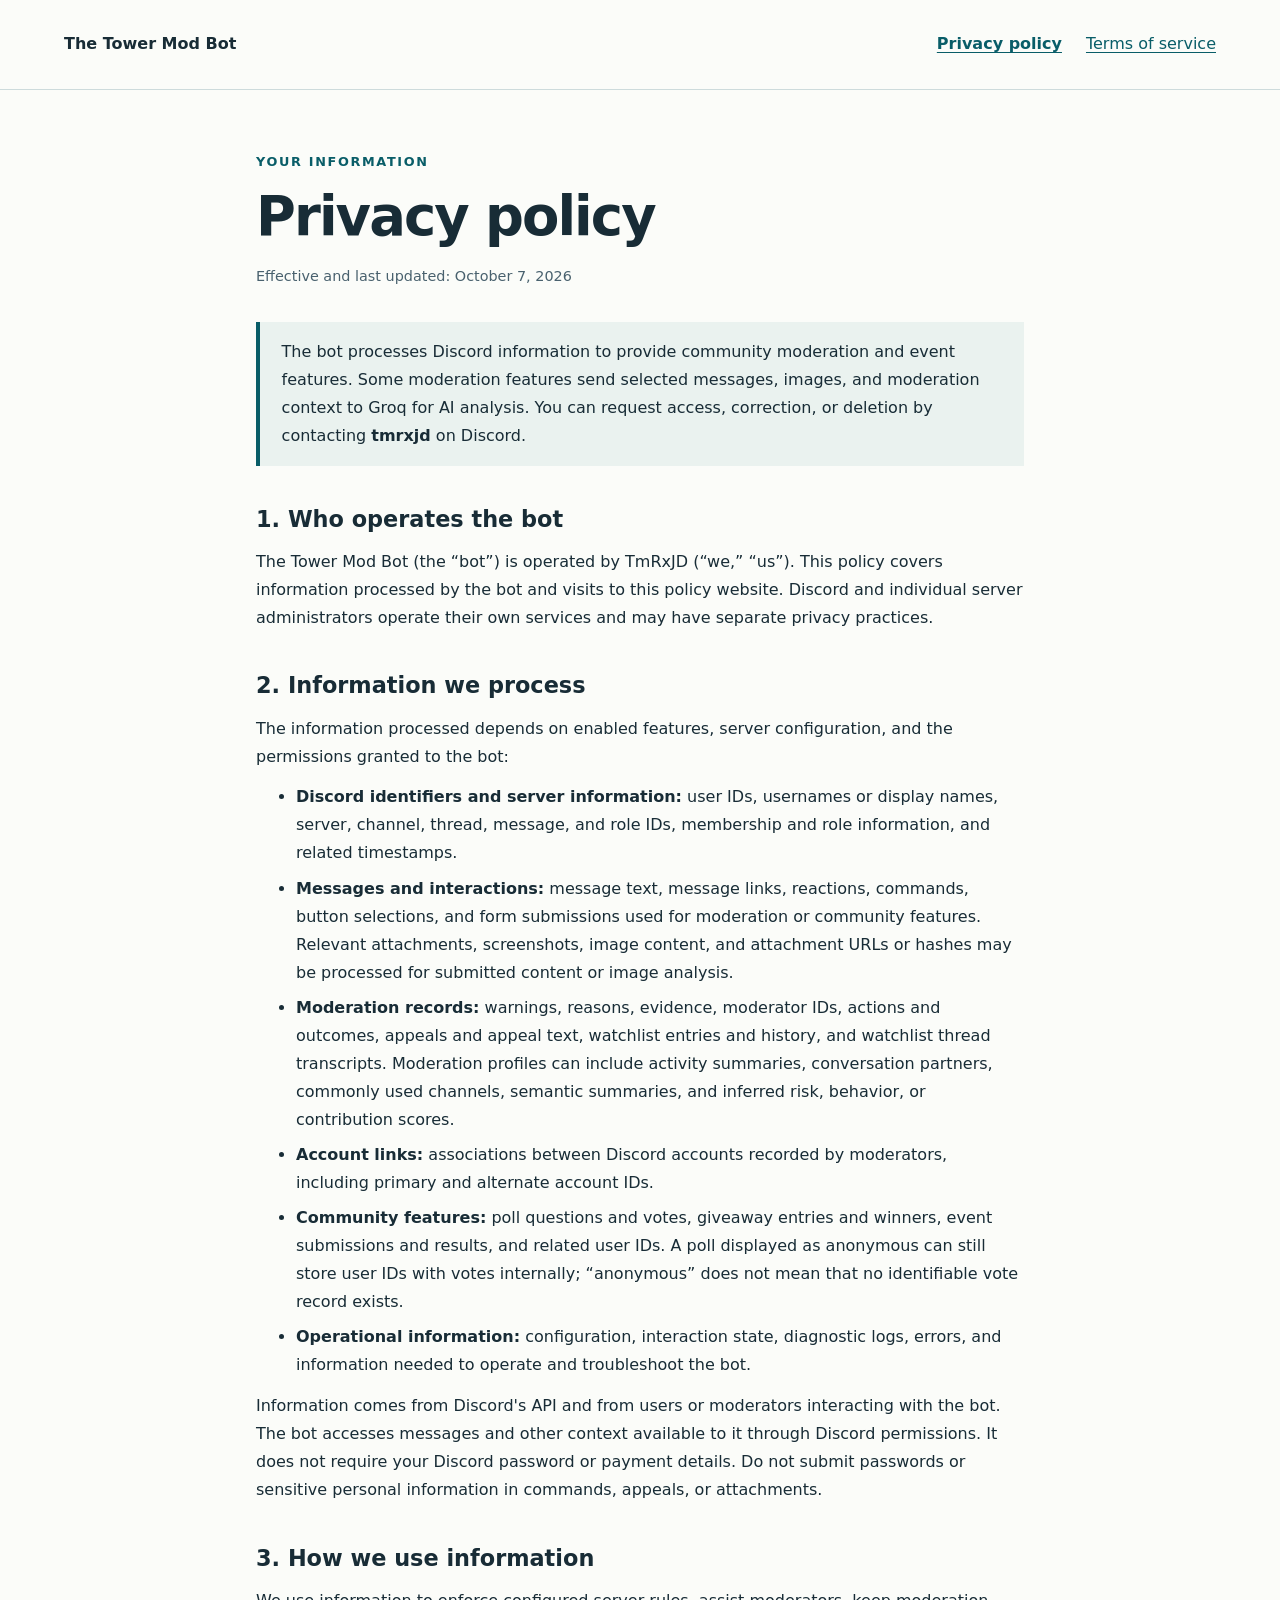
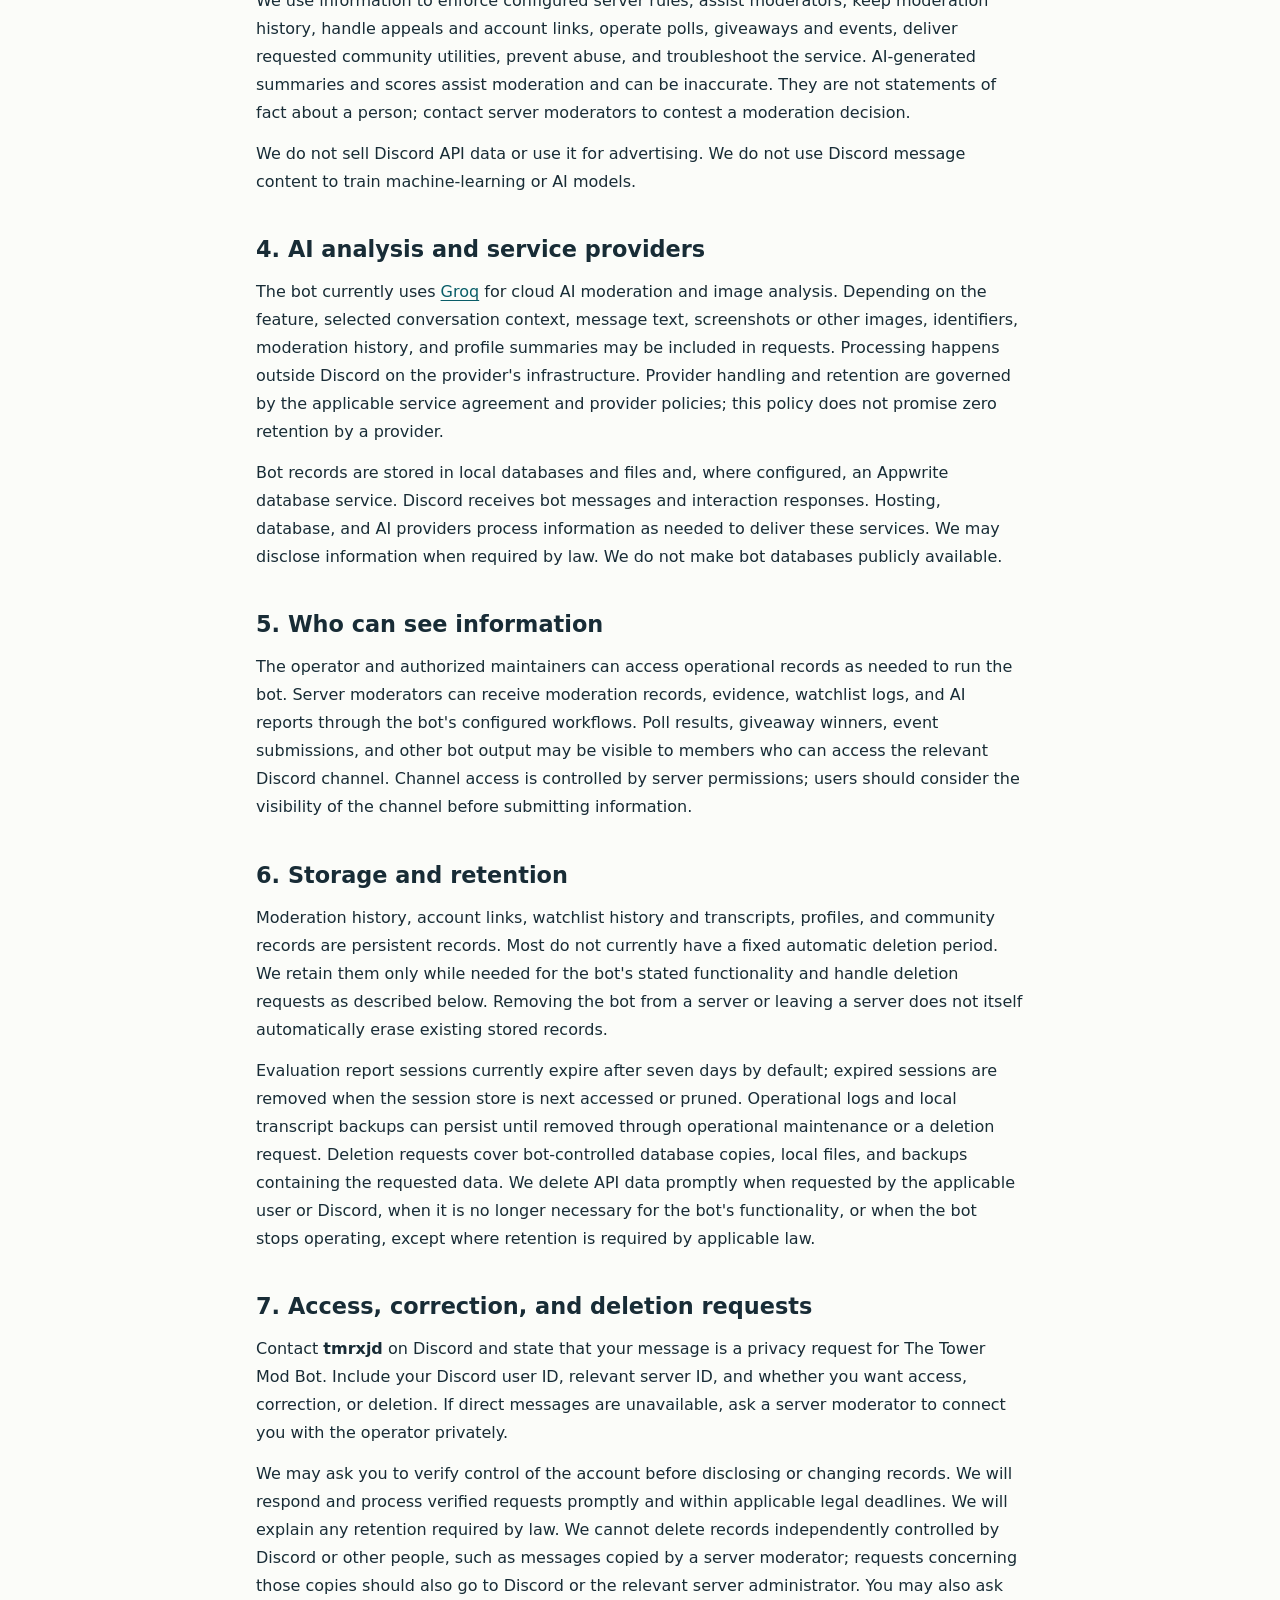
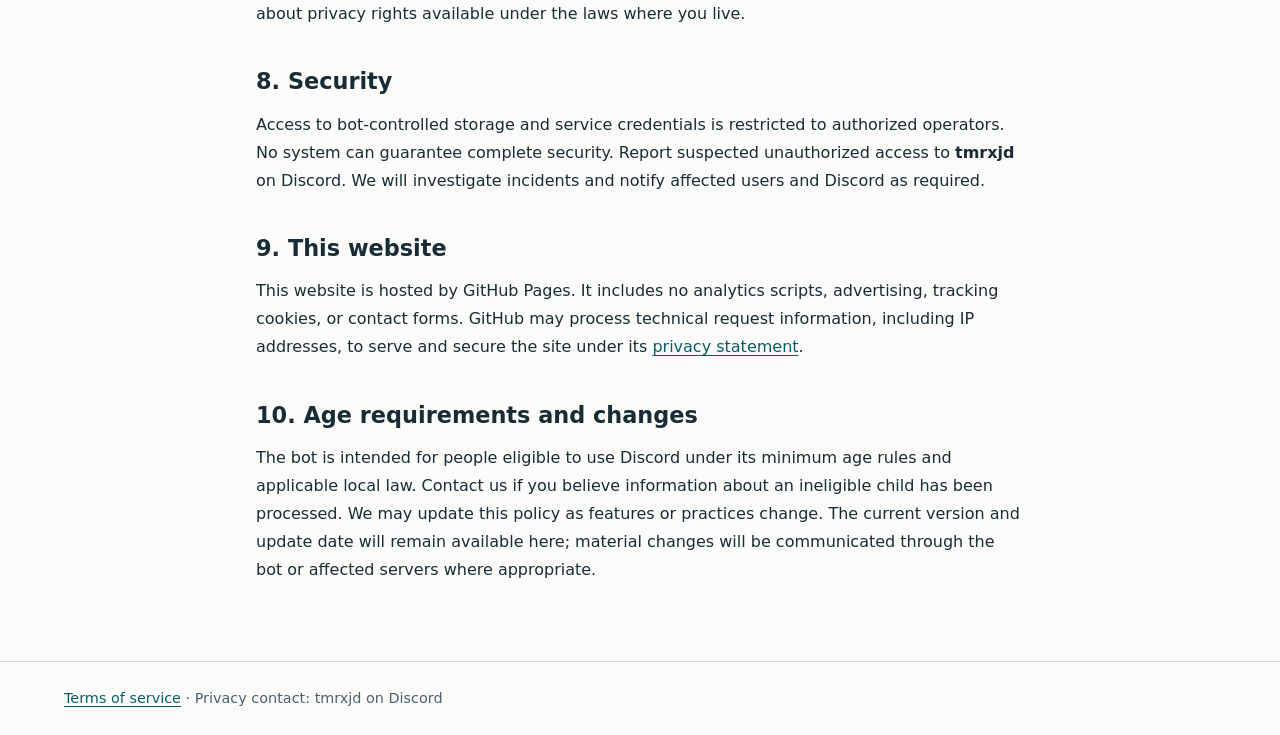
==== privacy/index.html @ 6e04f103 "Add Tower Mod Bot policies" ====
<!doctype html>
<html lang="en">
<head><meta charset="utf-8"><meta name="viewport" content="width=device-width, initial-scale=1"><title>Privacy Policy | The Tower Mod Bot</title><meta name="description" content="Data collection, AI processing, retention, and deletion requests for The Tower Mod Bot."><link rel="stylesheet" href="../styles.css"></head>
<body><a class="skip" href="#content">Skip to content</a>
<header><a class="brand" href="../">The Tower Mod Bot</a><nav aria-label="Primary"><a href="./" aria-current="page">Privacy policy</a><a href="../terms/">Terms of service</a></nav></header>
<main id="content" tabindex="-1"><p class="eyebrow">Your information</p><h1>Privacy policy</h1><p class="meta">Effective and last updated: October 7, 2026</p>
<div class="summary">The bot processes Discord information to provide community moderation and event features. Some moderation features send selected messages, images, and moderation context to Groq for AI analysis. You can request access, correction, or deletion by contacting <strong>tmrxjd</strong> on Discord.</div>
<h2>1. Who operates the bot</h2><p>The Tower Mod Bot (the “bot”) is operated by TmRxJD (“we,” “us”). This policy covers information processed by the bot and visits to this policy website. Discord and individual server administrators operate their own services and may have separate privacy practices.</p>
<h2>2. Information we process</h2><p>The information processed depends on enabled features, server configuration, and the permissions granted to the bot:</p>
<ul><li><strong>Discord identifiers and server information:</strong> user IDs, usernames or display names, server, channel, thread, message, and role IDs, membership and role information, and related timestamps.</li>
<li><strong>Messages and interactions:</strong> message text, message links, reactions, commands, button selections, and form submissions used for moderation or community features. Relevant attachments, screenshots, image content, and attachment URLs or hashes may be processed for submitted content or image analysis.</li>
<li><strong>Moderation records:</strong> warnings, reasons, evidence, moderator IDs, actions and outcomes, appeals and appeal text, watchlist entries and history, and watchlist thread transcripts. Moderation profiles can include activity summaries, conversation partners, commonly used channels, semantic summaries, and inferred risk, behavior, or contribution scores.</li>
<li><strong>Account links:</strong> associations between Discord accounts recorded by moderators, including primary and alternate account IDs.</li>
<li><strong>Community features:</strong> poll questions and votes, giveaway entries and winners, event submissions and results, and related user IDs. A poll displayed as anonymous can still store user IDs with votes internally; “anonymous” does not mean that no identifiable vote record exists.</li>
<li><strong>Operational information:</strong> configuration, interaction state, diagnostic logs, errors, and information needed to operate and troubleshoot the bot.</li></ul>
<p>Information comes from Discord's API and from users or moderators interacting with the bot. The bot accesses messages and other context available to it through Discord permissions. It does not require your Discord password or payment details. Do not submit passwords or sensitive personal information in commands, appeals, or attachments.</p>
<h2>3. How we use information</h2><p>We use information to enforce configured server rules, assist moderators, keep moderation history, handle appeals and account links, operate polls, giveaways and events, deliver requested community utilities, prevent abuse, and troubleshoot the service. AI-generated summaries and scores assist moderation and can be inaccurate. They are not statements of fact about a person; contact server moderators to contest a moderation decision.</p>
<p>We do not sell Discord API data or use it for advertising. We do not use Discord message content to train machine-learning or AI models.</p>
<h2>4. AI analysis and service providers</h2><p>The bot currently uses <a href="https://groq.com/privacy-policy/">Groq</a> for cloud AI moderation and image analysis. Depending on the feature, selected conversation context, message text, screenshots or other images, identifiers, moderation history, and profile summaries may be included in requests. Processing happens outside Discord on the provider's infrastructure. Provider handling and retention are governed by the applicable service agreement and provider policies; this policy does not promise zero retention by a provider.</p>
<p>Bot records are stored in local databases and files and, where configured, an Appwrite database service. Discord receives bot messages and interaction responses. Hosting, database, and AI providers process information as needed to deliver these services. We may disclose information when required by law. We do not make bot databases publicly available.</p>
<h2>5. Who can see information</h2><p>The operator and authorized maintainers can access operational records as needed to run the bot. Server moderators can receive moderation records, evidence, watchlist logs, and AI reports through the bot's configured workflows. Poll results, giveaway winners, event submissions, and other bot output may be visible to members who can access the relevant Discord channel. Channel access is controlled by server permissions; users should consider the visibility of the channel before submitting information.</p>
<h2>6. Storage and retention</h2><p>Moderation history, account links, watchlist history and transcripts, profiles, and community records are persistent records. Most do not currently have a fixed automatic deletion period. We retain them only while needed for the bot's stated functionality and handle deletion requests as described below. Removing the bot from a server or leaving a server does not itself automatically erase existing stored records.</p>
<p>Evaluation report sessions currently expire after seven days by default; expired sessions are removed when the session store is next accessed or pruned. Operational logs and local transcript backups can persist until removed through operational maintenance or a deletion request. Deletion requests cover bot-controlled database copies, local files, and backups containing the requested data. We delete API data promptly when requested by the applicable user or Discord, when it is no longer necessary for the bot's functionality, or when the bot stops operating, except where retention is required by applicable law.</p>
<h2>7. Access, correction, and deletion requests</h2><p>Contact <strong>tmrxjd</strong> on Discord and state that your message is a privacy request for The Tower Mod Bot. Include your Discord user ID, relevant server ID, and whether you want access, correction, or deletion. If direct messages are unavailable, ask a server moderator to connect you with the operator privately.</p>
<p>We may ask you to verify control of the account before disclosing or changing records. We will respond and process verified requests promptly and within applicable legal deadlines. We will explain any retention required by law. We cannot delete records independently controlled by Discord or other people, such as messages copied by a server moderator; requests concerning those copies should also go to Discord or the relevant server administrator. You may also ask about privacy rights available under the laws where you live.</p>
<h2>8. Security</h2><p>Access to bot-controlled storage and service credentials is restricted to authorized operators. No system can guarantee complete security. Report suspected unauthorized access to <strong>tmrxjd</strong> on Discord. We will investigate incidents and notify affected users and Discord as required.</p>
<h2>9. This website</h2><p>This website is hosted by GitHub Pages. It includes no analytics scripts, advertising, tracking cookies, or contact forms. GitHub may process technical request information, including IP addresses, to serve and secure the site under its <a href="https://docs.github.com/en/site-policy/privacy-policies/github-general-privacy-statement">privacy statement</a>.</p>
<h2>10. Age requirements and changes</h2><p>The bot is intended for people eligible to use Discord under its minimum age rules and applicable local law. Contact us if you believe information about an ineligible child has been processed. We may update this policy as features or practices change. The current version and update date will remain available here; material changes will be communicated through the bot or affected servers where appropriate.</p>
</main><footer><a href="../terms/">Terms of service</a> · Privacy contact: tmrxjd on Discord</footer></body></html>
---- styles.css ----
:root { color-scheme: light; --ink: #182c36; --muted: #49616e; --accent: #095d68; --line: #cddbdc; --paper: #fbfcf9; }
body { margin: 0; background: var(--paper); color: var(--ink); font: 1rem/1.75 system-ui, sans-serif; }
a { color: var(--accent); text-underline-offset: .2em; overflow-wrap: anywhere; }
a:hover { text-decoration-thickness: 2px; }
a:focus-visible { outline: 3px solid var(--accent); outline-offset: 4px; }
.skip { position: absolute; inset-block-start: -6rem; inset-inline-start: 1rem; padding: .6rem 1rem; background: white; }
.skip:focus { inset-block-start: 1rem; }
header, main, footer { max-inline-size: 72rem; margin-inline: auto; padding-inline: clamp(1.25rem, 5vw, 4rem); }
header { padding-block: 1.5rem; border-block-end: 1px solid var(--line); display: flex; justify-content: space-between; align-items: center; gap: 1rem; flex-wrap: wrap; }
.brand { font-weight: 750; color: var(--ink); text-decoration: none; }
nav { display: flex; flex-wrap: wrap; gap: .5rem 1.5rem; }
nav a { display: inline-block; padding-block: .4rem; }
nav a[aria-current="page"] { font-weight: 750; }
main { max-inline-size: 48rem; padding-block: 3rem 4rem; }
.eyebrow { text-transform: uppercase; letter-spacing: .13em; font-size: .8rem; font-weight: 750; color: var(--accent); }
h1 { font-size: clamp(2.2rem, 6vw, 3.4rem); line-height: 1.15; letter-spacing: -.035em; margin-block: .65rem 1rem; }
h2 { font-size: 1.4rem; line-height: 1.4; margin-block: 2.4rem .7rem; }
p, ul, ol { margin-block: .8rem; }
li { margin-block: .45rem; }
.meta { color: var(--muted); font-size: .9rem; }
.summary { background: #eaf2ef; border-inline-start: 4px solid var(--accent); padding: 1rem 1.35rem; margin-block: 2rem; }
.cards { display: grid; grid-template-columns: repeat(auto-fit, minmax(min(100%, 18rem), 1fr)); gap: 1.25rem; margin-block: 2rem; }
.card { border: 1px solid var(--line); padding: 1.5rem; border-radius: .65rem; }
.card h2 { margin-block-start: 0; }
footer { border-block-start: 1px solid var(--line); padding-block: 1.5rem; color: var(--muted); font-size: .9rem; }
@media print { header, footer, .skip { display: none; } main { max-inline-size: none; padding: 0; } body { background: white; } h2 { break-after: avoid; } }
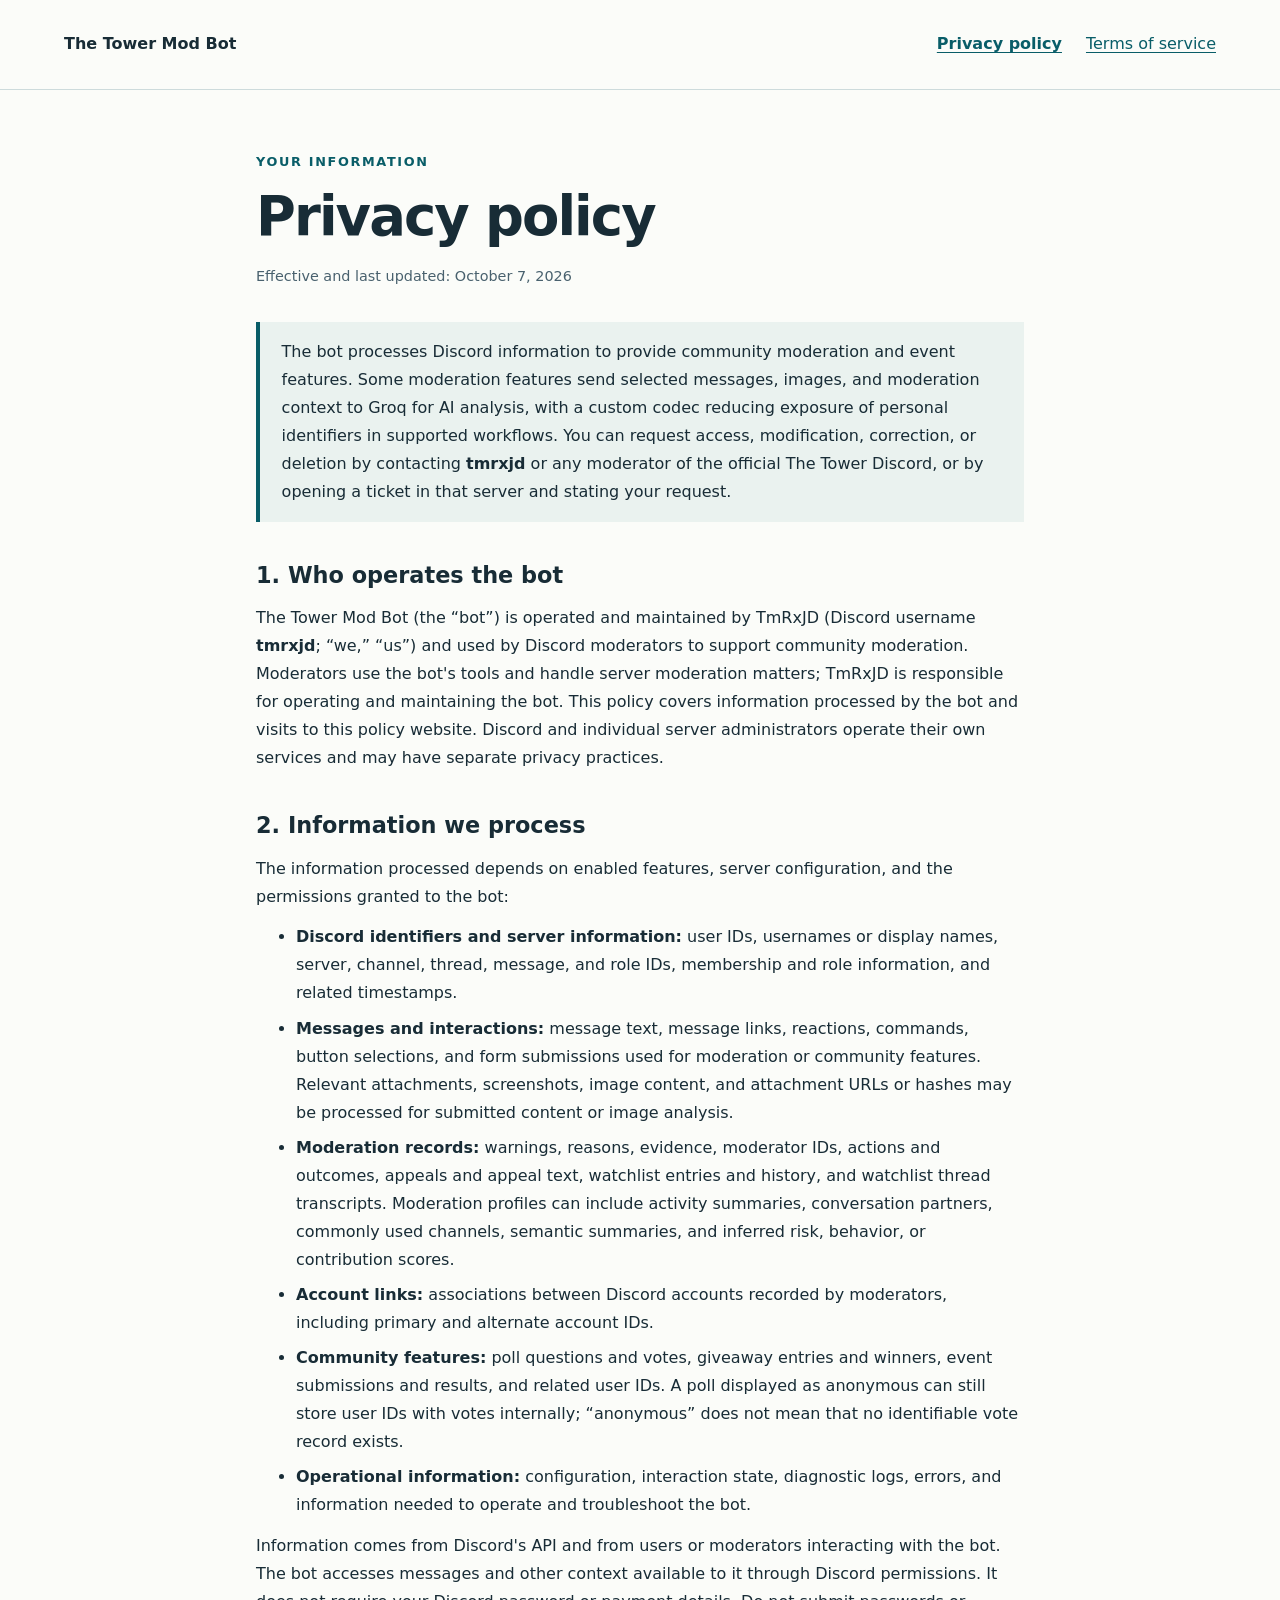
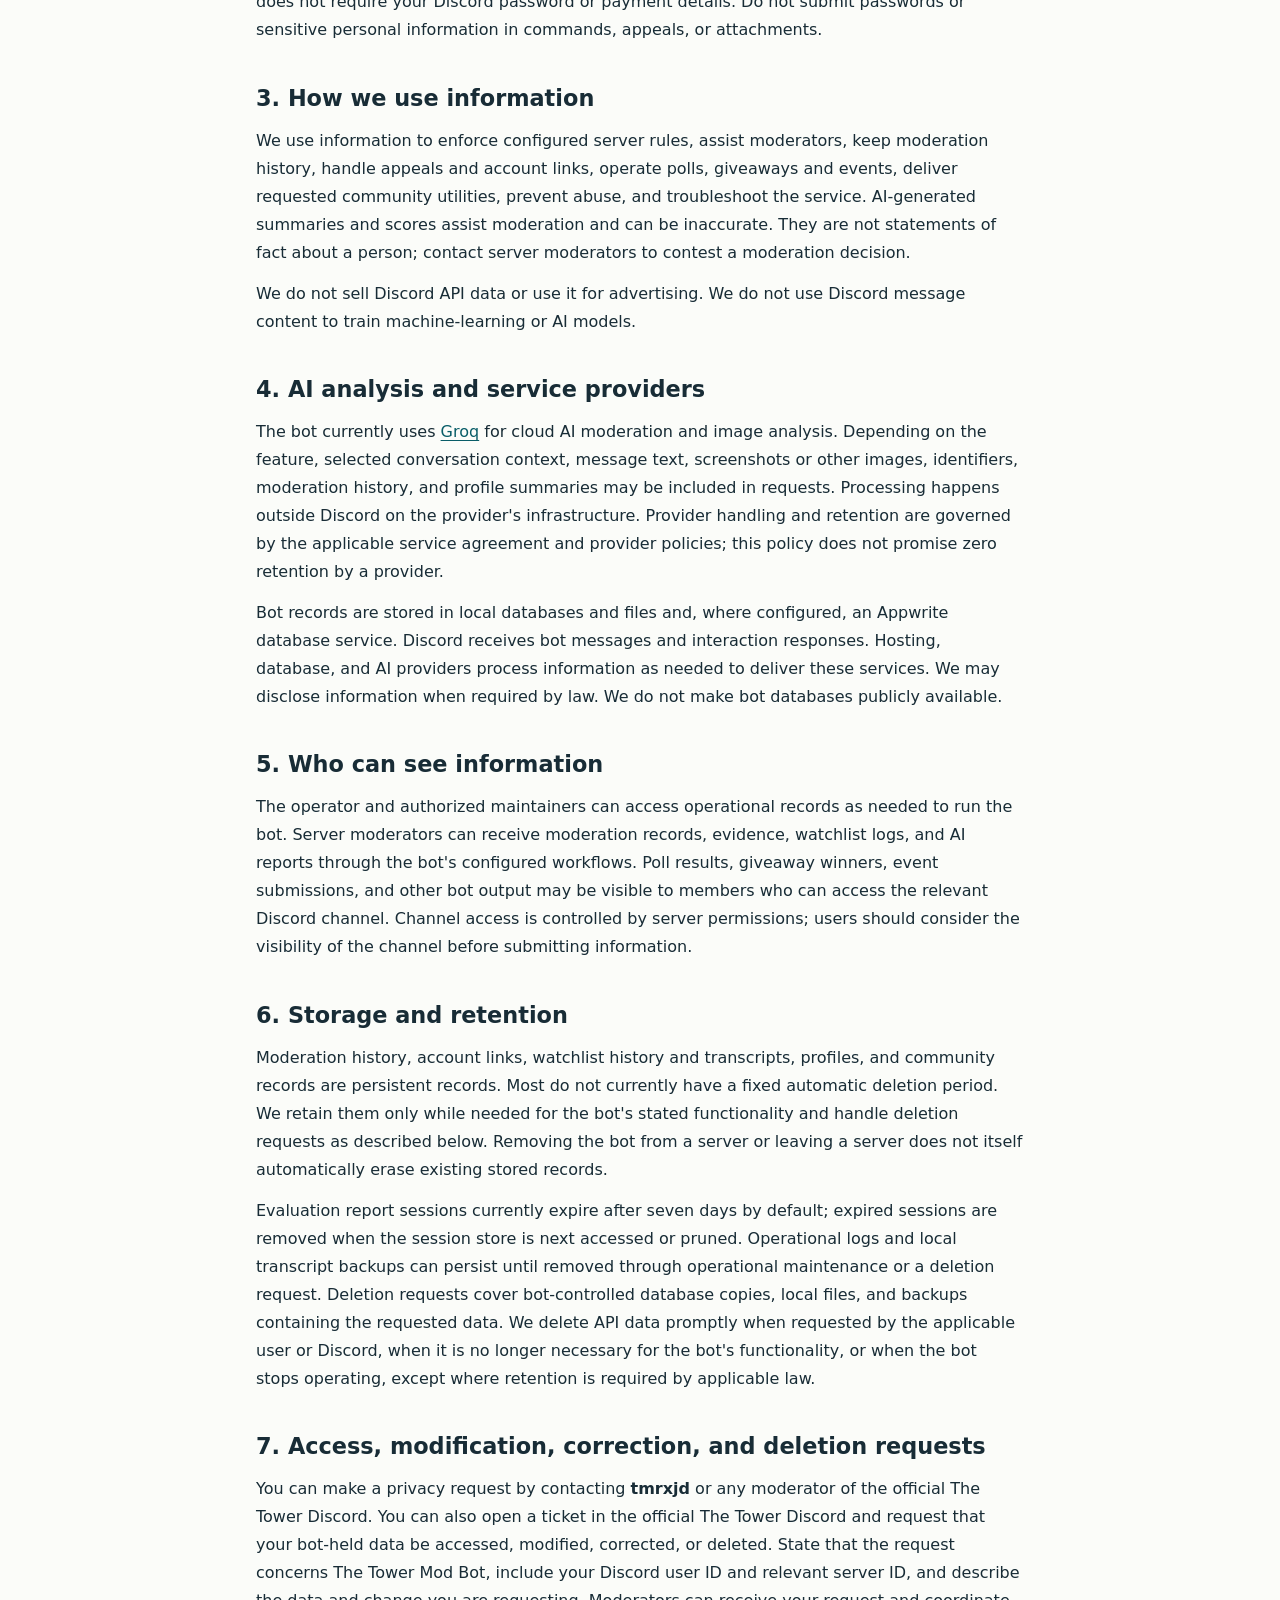
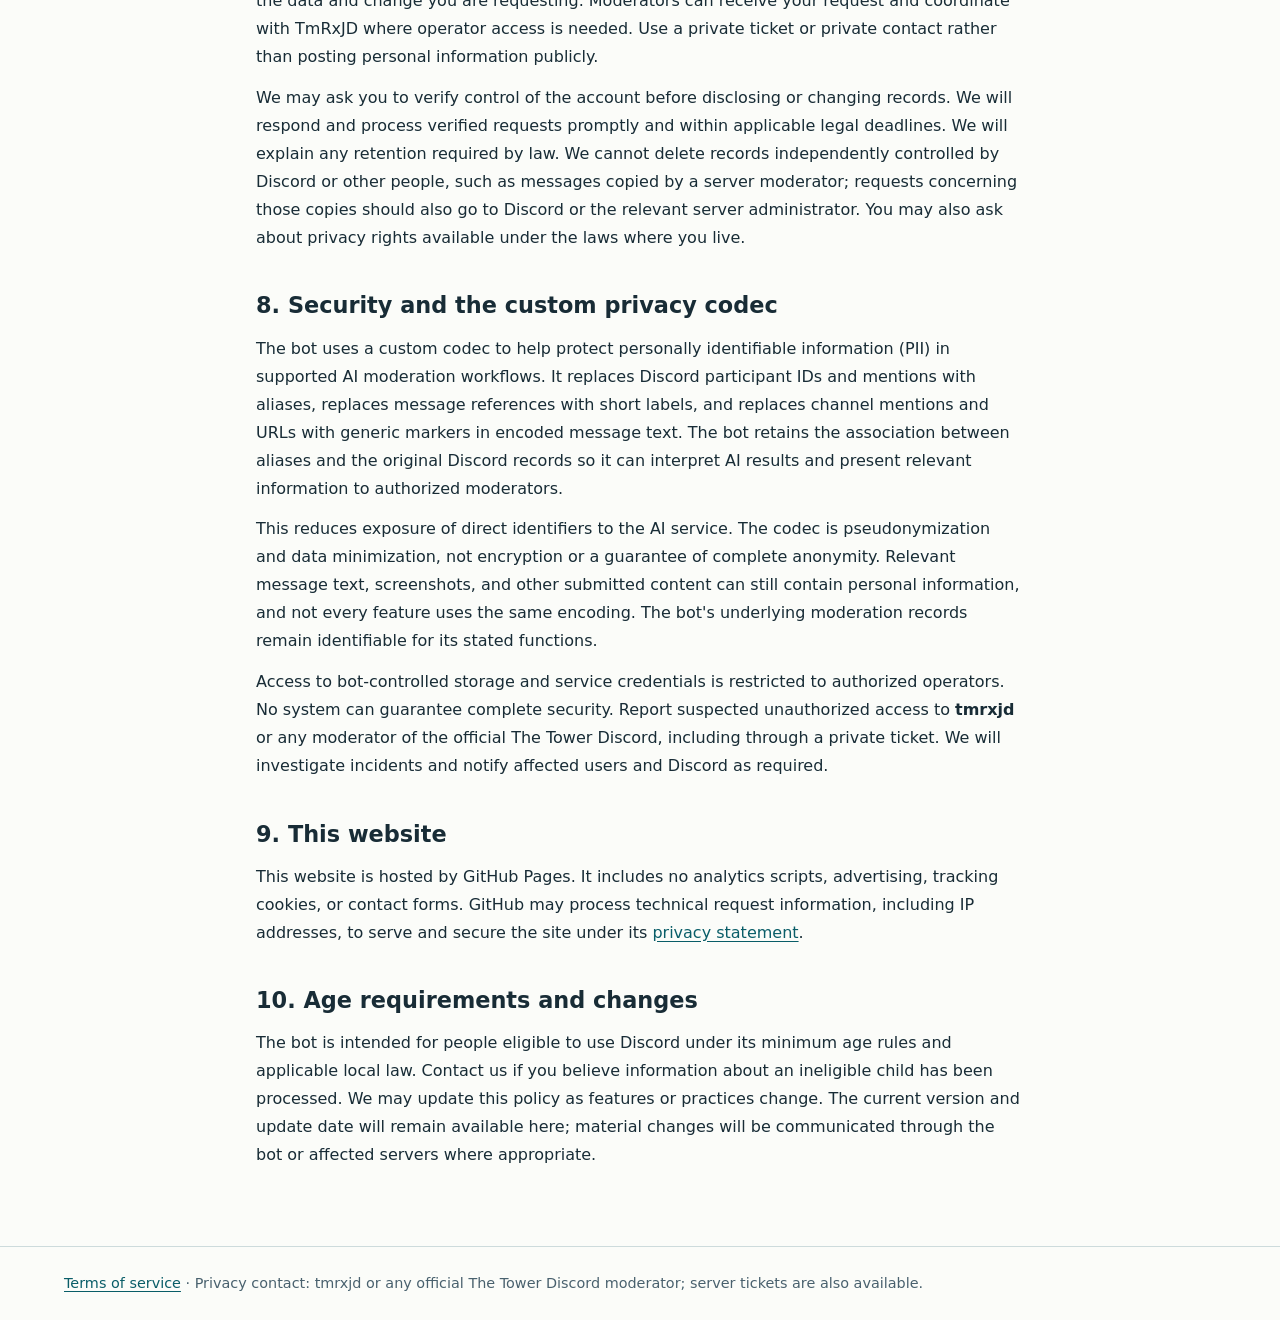
==== commit a7693249: "Clarify privacy requests, operator roles, and custom codec" ====
--- a/privacy/index.html
+++ b/privacy/index.html
@@ -1,11 +1,11 @@
 <!doctype html>
 <html lang="en">
-<head><meta charset="utf-8"><meta name="viewport" content="width=device-width, initial-scale=1"><title>Privacy Policy | The Tower Mod Bot</title><meta name="description" content="Data collection, AI processing, retention, and deletion requests for The Tower Mod Bot."><link rel="stylesheet" href="../styles.css"></head>
+<head><meta charset="utf-8"><meta name="viewport" content="width=device-width, initial-scale=1"><title>Privacy Policy | The Tower Mod Bot</title><meta name="description" content="Data collection, AI processing, retention, and deletion requests for The Tower Mod Bot."><link rel="icon" href="data:image/svg+xml,%3Csvg xmlns=%27http://www.w3.org/2000/svg%27 viewBox=%270 0 64 64%27%3E%3Crect width=%2764%27 height=%2764%27 rx=%2712%27 fill=%27%23095d68%27/%3E%3Ctext x=%2732%27 y=%2745%27 text-anchor=%27middle%27 font-family=%27sans-serif%27 font-size=%2740%27 fill=%27white%27%3ET%3C/text%3E%3C/svg%3E"><link rel="stylesheet" href="../styles.css"></head>
 <body><a class="skip" href="#content">Skip to content</a>
 <header><a class="brand" href="../">The Tower Mod Bot</a><nav aria-label="Primary"><a href="./" aria-current="page">Privacy policy</a><a href="../terms/">Terms of service</a></nav></header>
 <main id="content" tabindex="-1"><p class="eyebrow">Your information</p><h1>Privacy policy</h1><p class="meta">Effective and last updated: October 7, 2026</p>
-<div class="summary">The bot processes Discord information to provide community moderation and event features. Some moderation features send selected messages, images, and moderation context to Groq for AI analysis. You can request access, correction, or deletion by contacting <strong>tmrxjd</strong> on Discord.</div>
-<h2>1. Who operates the bot</h2><p>The Tower Mod Bot (the “bot”) is operated by TmRxJD (“we,” “us”). This policy covers information processed by the bot and visits to this policy website. Discord and individual server administrators operate their own services and may have separate privacy practices.</p>
+<div class="summary">The bot processes Discord information to provide community moderation and event features. Some moderation features send selected messages, images, and moderation context to Groq for AI analysis, with a custom codec reducing exposure of personal identifiers in supported workflows. You can request access, modification, correction, or deletion by contacting <strong>tmrxjd</strong> or any moderator of the official The Tower Discord, or by opening a ticket in that server and stating your request.</div>
+<h2>1. Who operates the bot</h2><p>The Tower Mod Bot (the “bot”) is operated and maintained by TmRxJD (Discord username <strong>tmrxjd</strong>; “we,” “us”) and used by Discord moderators to support community moderation. Moderators use the bot's tools and handle server moderation matters; TmRxJD is responsible for operating and maintaining the bot. This policy covers information processed by the bot and visits to this policy website. Discord and individual server administrators operate their own services and may have separate privacy practices.</p>
 <h2>2. Information we process</h2><p>The information processed depends on enabled features, server configuration, and the permissions granted to the bot:</p>
 <ul><li><strong>Discord identifiers and server information:</strong> user IDs, usernames or display names, server, channel, thread, message, and role IDs, membership and role information, and related timestamps.</li>
 <li><strong>Messages and interactions:</strong> message text, message links, reactions, commands, button selections, and form submissions used for moderation or community features. Relevant attachments, screenshots, image content, and attachment URLs or hashes may be processed for submitted content or image analysis.</li>
@@ -21,9 +21,11 @@
 <h2>5. Who can see information</h2><p>The operator and authorized maintainers can access operational records as needed to run the bot. Server moderators can receive moderation records, evidence, watchlist logs, and AI reports through the bot's configured workflows. Poll results, giveaway winners, event submissions, and other bot output may be visible to members who can access the relevant Discord channel. Channel access is controlled by server permissions; users should consider the visibility of the channel before submitting information.</p>
 <h2>6. Storage and retention</h2><p>Moderation history, account links, watchlist history and transcripts, profiles, and community records are persistent records. Most do not currently have a fixed automatic deletion period. We retain them only while needed for the bot's stated functionality and handle deletion requests as described below. Removing the bot from a server or leaving a server does not itself automatically erase existing stored records.</p>
 <p>Evaluation report sessions currently expire after seven days by default; expired sessions are removed when the session store is next accessed or pruned. Operational logs and local transcript backups can persist until removed through operational maintenance or a deletion request. Deletion requests cover bot-controlled database copies, local files, and backups containing the requested data. We delete API data promptly when requested by the applicable user or Discord, when it is no longer necessary for the bot's functionality, or when the bot stops operating, except where retention is required by applicable law.</p>
-<h2>7. Access, correction, and deletion requests</h2><p>Contact <strong>tmrxjd</strong> on Discord and state that your message is a privacy request for The Tower Mod Bot. Include your Discord user ID, relevant server ID, and whether you want access, correction, or deletion. If direct messages are unavailable, ask a server moderator to connect you with the operator privately.</p>
+<h2>7. Access, modification, correction, and deletion requests</h2><p>You can make a privacy request by contacting <strong>tmrxjd</strong> or any moderator of the official The Tower Discord. You can also open a ticket in the official The Tower Discord and request that your bot-held data be accessed, modified, corrected, or deleted. State that the request concerns The Tower Mod Bot, include your Discord user ID and relevant server ID, and describe the data and change you are requesting. Moderators can receive your request and coordinate with TmRxJD where operator access is needed. Use a private ticket or private contact rather than posting personal information publicly.</p>
 <p>We may ask you to verify control of the account before disclosing or changing records. We will respond and process verified requests promptly and within applicable legal deadlines. We will explain any retention required by law. We cannot delete records independently controlled by Discord or other people, such as messages copied by a server moderator; requests concerning those copies should also go to Discord or the relevant server administrator. You may also ask about privacy rights available under the laws where you live.</p>
-<h2>8. Security</h2><p>Access to bot-controlled storage and service credentials is restricted to authorized operators. No system can guarantee complete security. Report suspected unauthorized access to <strong>tmrxjd</strong> on Discord. We will investigate incidents and notify affected users and Discord as required.</p>
+<h2>8. Security and the custom privacy codec</h2><p>The bot uses a custom codec to help protect personally identifiable information (PII) in supported AI moderation workflows. It replaces Discord participant IDs and mentions with aliases, replaces message references with short labels, and replaces channel mentions and URLs with generic markers in encoded message text. The bot retains the association between aliases and the original Discord records so it can interpret AI results and present relevant information to authorized moderators.</p>
+<p>This reduces exposure of direct identifiers to the AI service. The codec is pseudonymization and data minimization, not encryption or a guarantee of complete anonymity. Relevant message text, screenshots, and other submitted content can still contain personal information, and not every feature uses the same encoding. The bot's underlying moderation records remain identifiable for its stated functions.</p>
+<p>Access to bot-controlled storage and service credentials is restricted to authorized operators. No system can guarantee complete security. Report suspected unauthorized access to <strong>tmrxjd</strong> or any moderator of the official The Tower Discord, including through a private ticket. We will investigate incidents and notify affected users and Discord as required.</p>
 <h2>9. This website</h2><p>This website is hosted by GitHub Pages. It includes no analytics scripts, advertising, tracking cookies, or contact forms. GitHub may process technical request information, including IP addresses, to serve and secure the site under its <a href="https://docs.github.com/en/site-policy/privacy-policies/github-general-privacy-statement">privacy statement</a>.</p>
 <h2>10. Age requirements and changes</h2><p>The bot is intended for people eligible to use Discord under its minimum age rules and applicable local law. Contact us if you believe information about an ineligible child has been processed. We may update this policy as features or practices change. The current version and update date will remain available here; material changes will be communicated through the bot or affected servers where appropriate.</p>
-</main><footer><a href="../terms/">Terms of service</a> · Privacy contact: tmrxjd on Discord</footer></body></html>
+</main><footer><a href="../terms/">Terms of service</a> · Privacy contact: tmrxjd or any official The Tower Discord moderator; server tickets are also available.</footer></body></html>
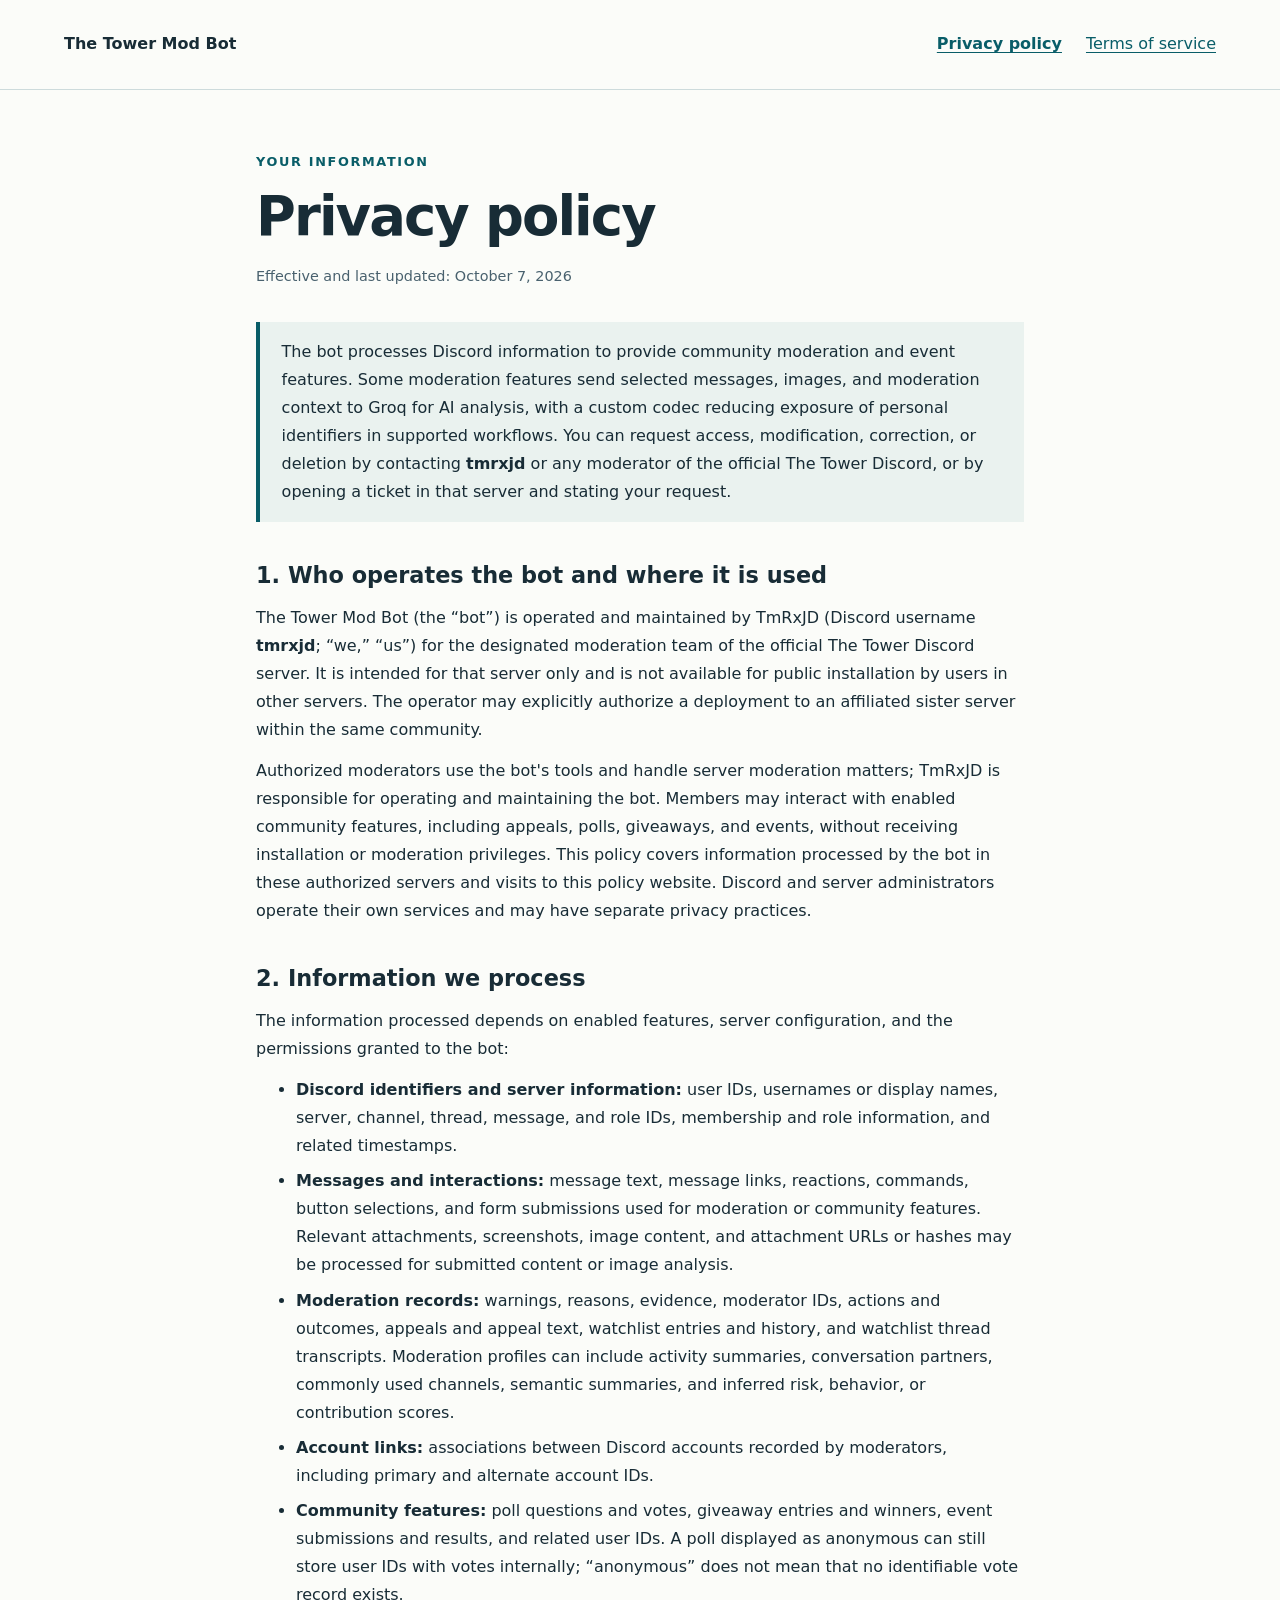
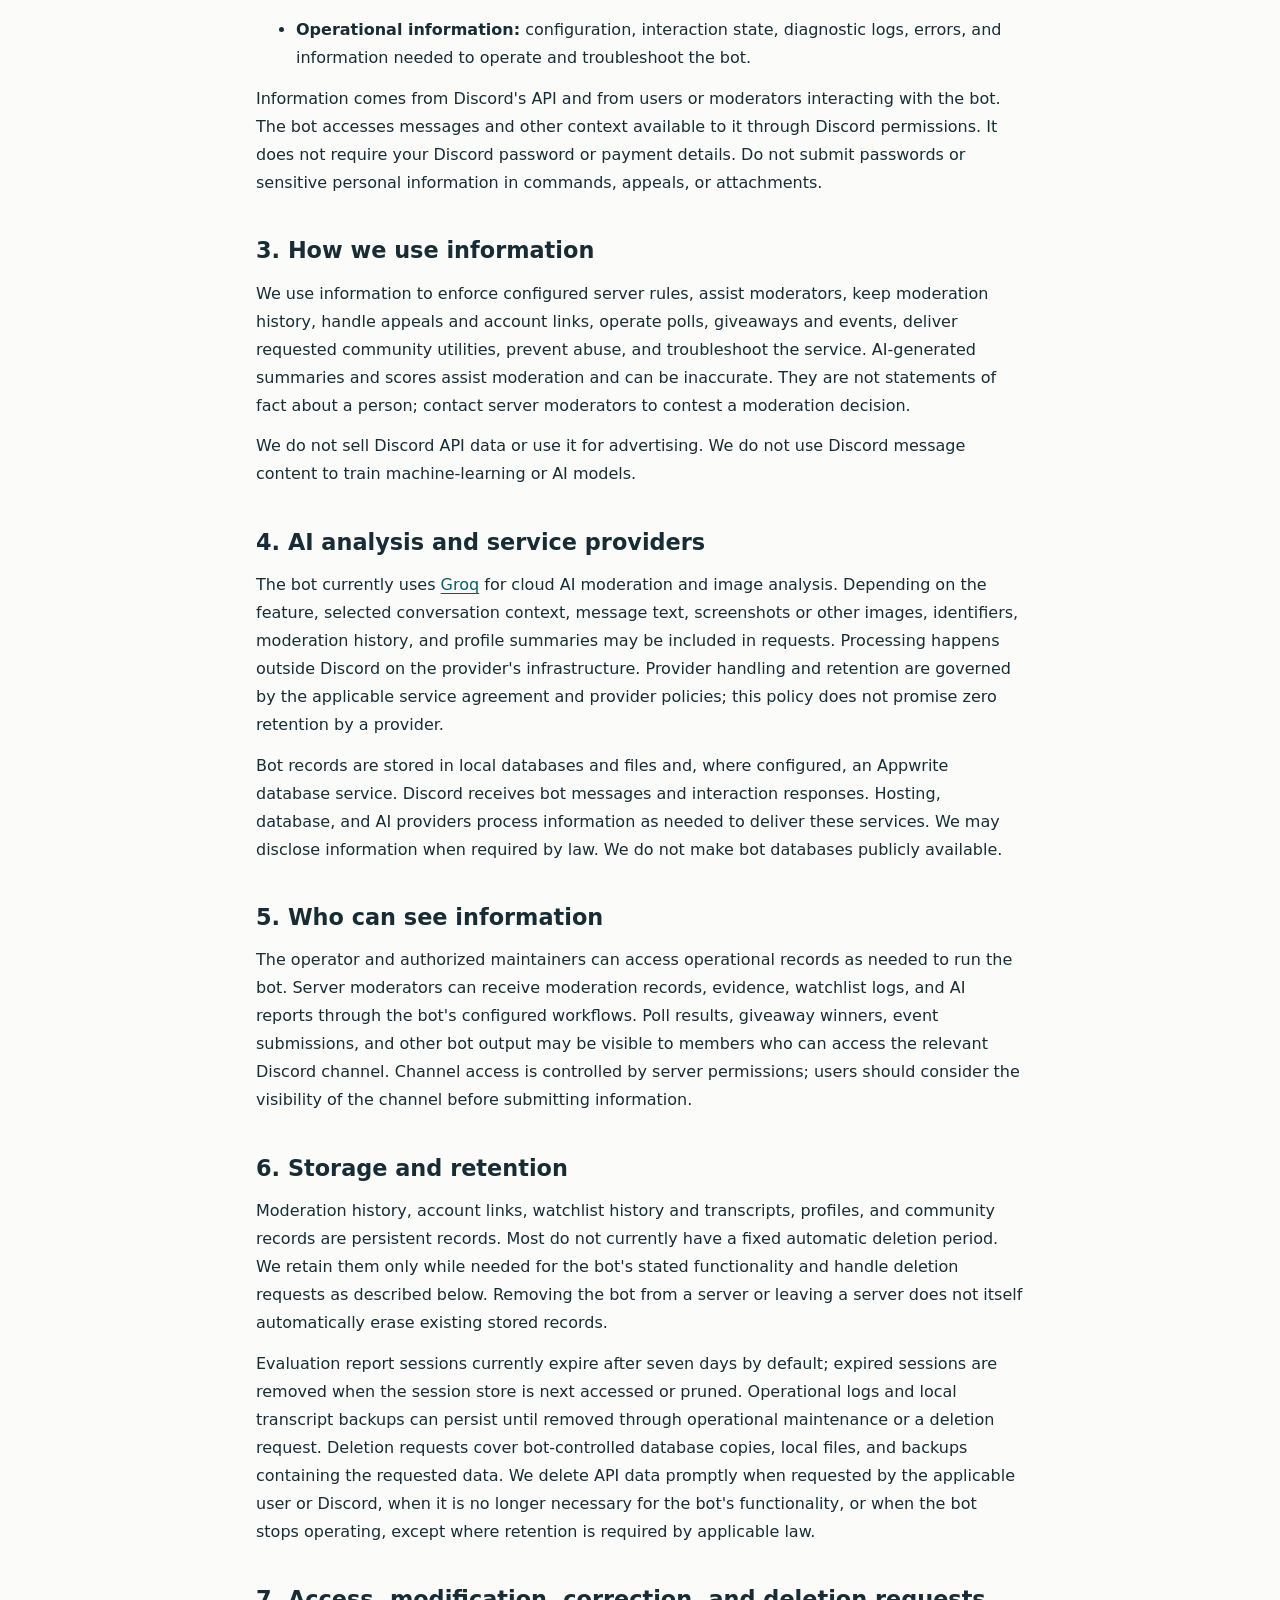
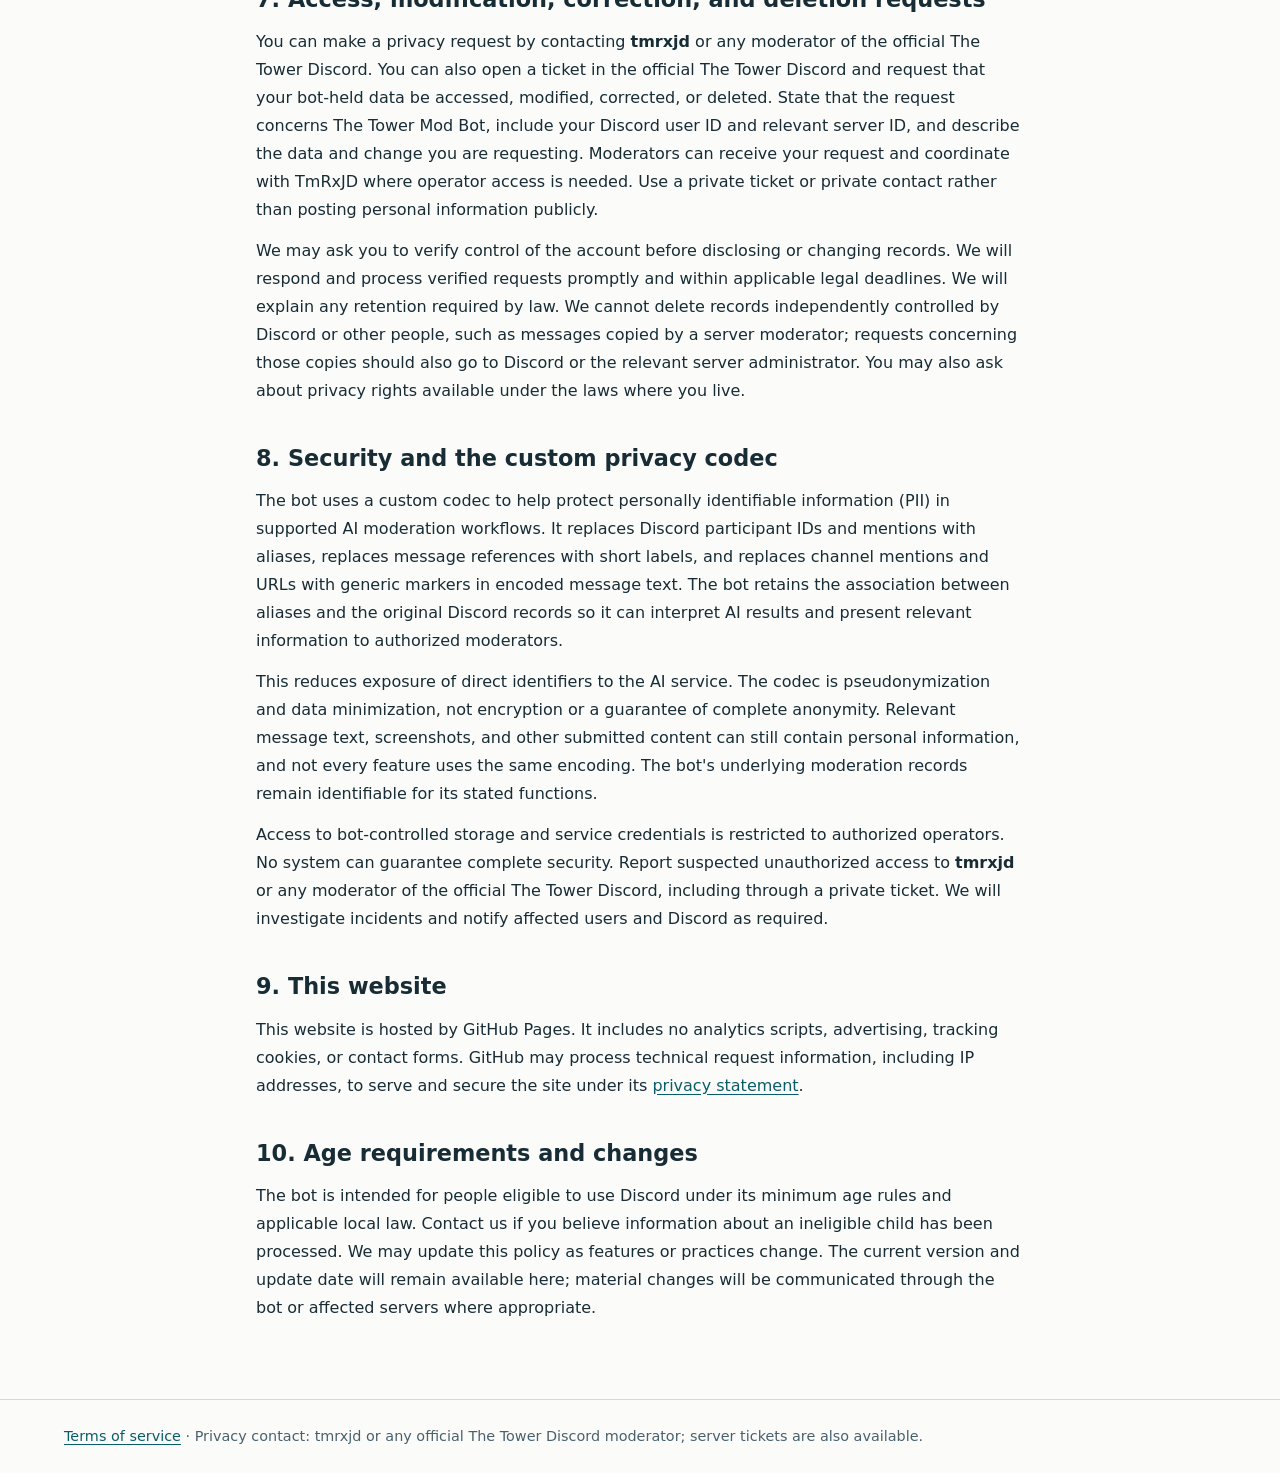
==== commit 76bf9135: "Clarify official Tower community scope and restricted installation" ====
--- a/privacy/index.html
+++ b/privacy/index.html
@@ -5,7 +5,8 @@
 <header><a class="brand" href="../">The Tower Mod Bot</a><nav aria-label="Primary"><a href="./" aria-current="page">Privacy policy</a><a href="../terms/">Terms of service</a></nav></header>
 <main id="content" tabindex="-1"><p class="eyebrow">Your information</p><h1>Privacy policy</h1><p class="meta">Effective and last updated: October 7, 2026</p>
 <div class="summary">The bot processes Discord information to provide community moderation and event features. Some moderation features send selected messages, images, and moderation context to Groq for AI analysis, with a custom codec reducing exposure of personal identifiers in supported workflows. You can request access, modification, correction, or deletion by contacting <strong>tmrxjd</strong> or any moderator of the official The Tower Discord, or by opening a ticket in that server and stating your request.</div>
-<h2>1. Who operates the bot</h2><p>The Tower Mod Bot (the “bot”) is operated and maintained by TmRxJD (Discord username <strong>tmrxjd</strong>; “we,” “us”) and used by Discord moderators to support community moderation. Moderators use the bot's tools and handle server moderation matters; TmRxJD is responsible for operating and maintaining the bot. This policy covers information processed by the bot and visits to this policy website. Discord and individual server administrators operate their own services and may have separate privacy practices.</p>
+<h2>1. Who operates the bot and where it is used</h2><p>The Tower Mod Bot (the “bot”) is operated and maintained by TmRxJD (Discord username <strong>tmrxjd</strong>; “we,” “us”) for the designated moderation team of the official The Tower Discord server. It is intended for that server only and is not available for public installation by users in other servers. The operator may explicitly authorize a deployment to an affiliated sister server within the same community.</p>
+<p>Authorized moderators use the bot's tools and handle server moderation matters; TmRxJD is responsible for operating and maintaining the bot. Members may interact with enabled community features, including appeals, polls, giveaways, and events, without receiving installation or moderation privileges. This policy covers information processed by the bot in these authorized servers and visits to this policy website. Discord and server administrators operate their own services and may have separate privacy practices.</p>
 <h2>2. Information we process</h2><p>The information processed depends on enabled features, server configuration, and the permissions granted to the bot:</p>
 <ul><li><strong>Discord identifiers and server information:</strong> user IDs, usernames or display names, server, channel, thread, message, and role IDs, membership and role information, and related timestamps.</li>
 <li><strong>Messages and interactions:</strong> message text, message links, reactions, commands, button selections, and form submissions used for moderation or community features. Relevant attachments, screenshots, image content, and attachment URLs or hashes may be processed for submitted content or image analysis.</li>
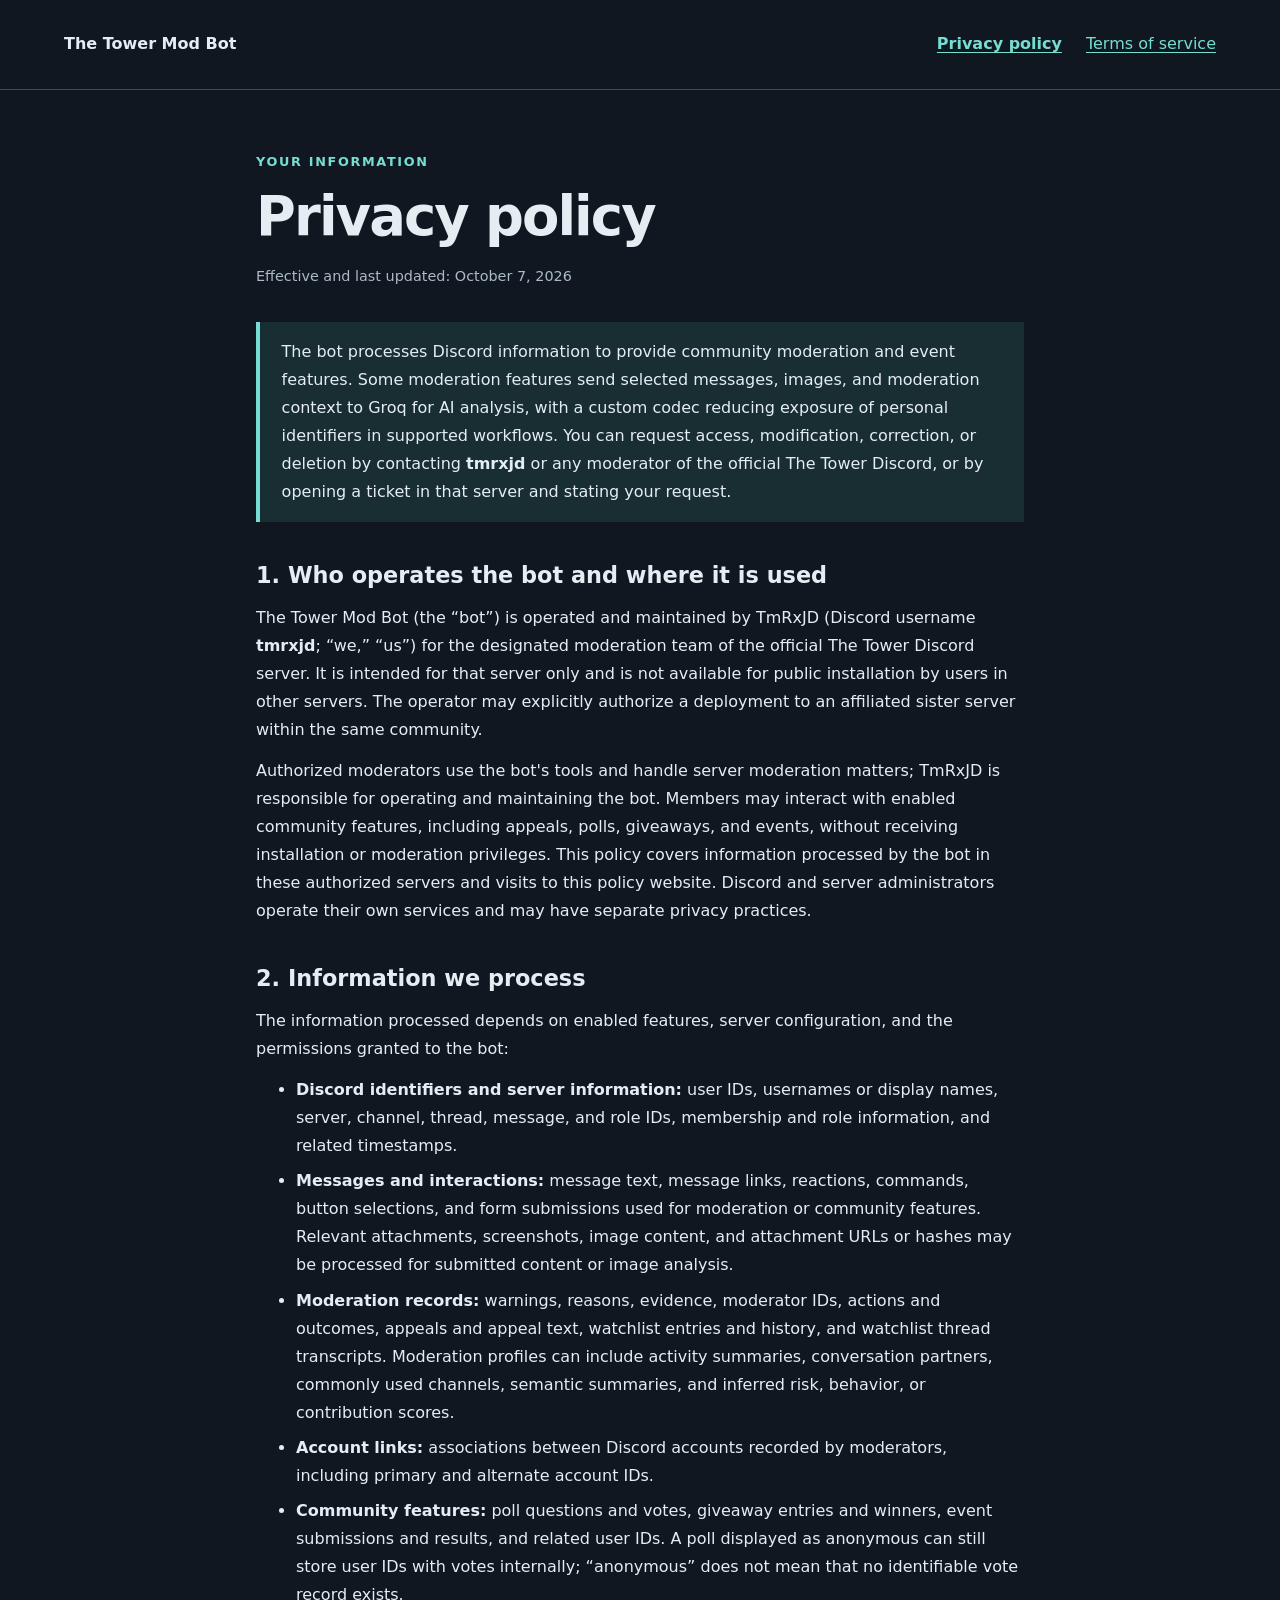
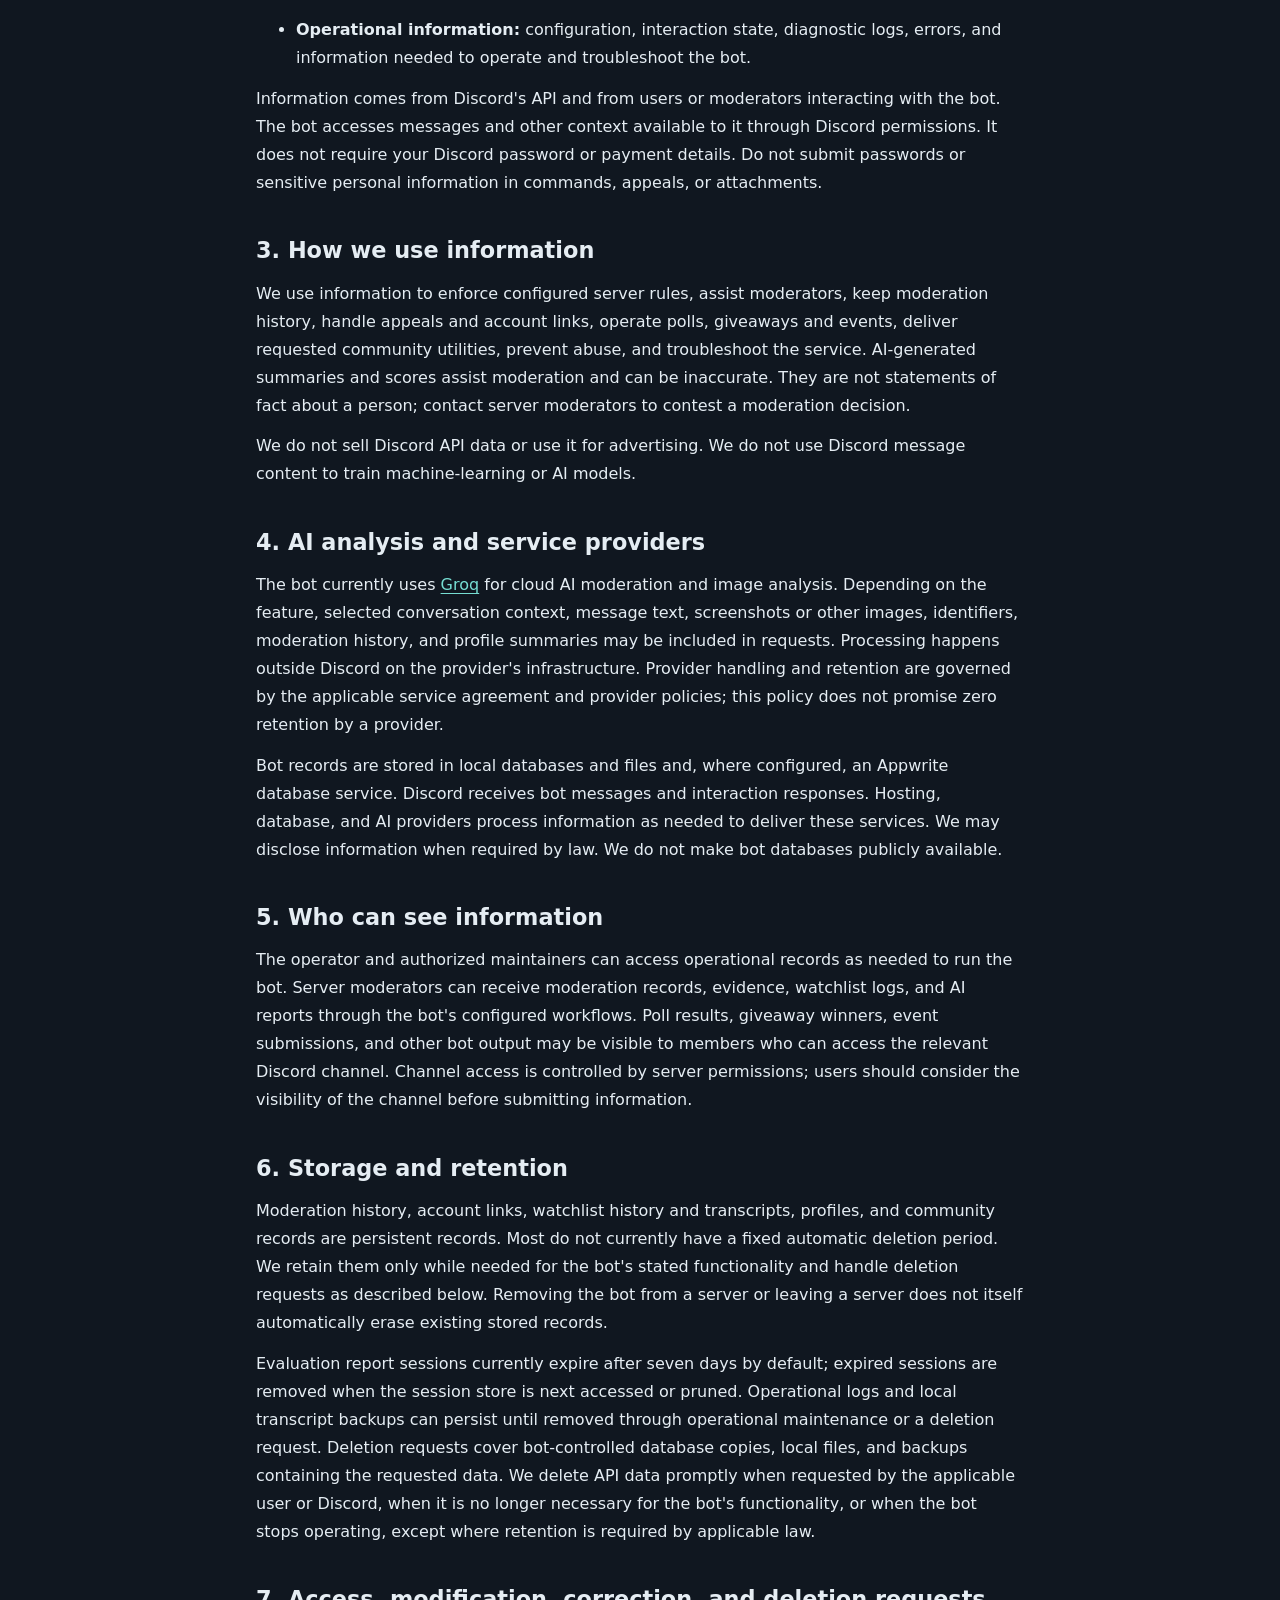
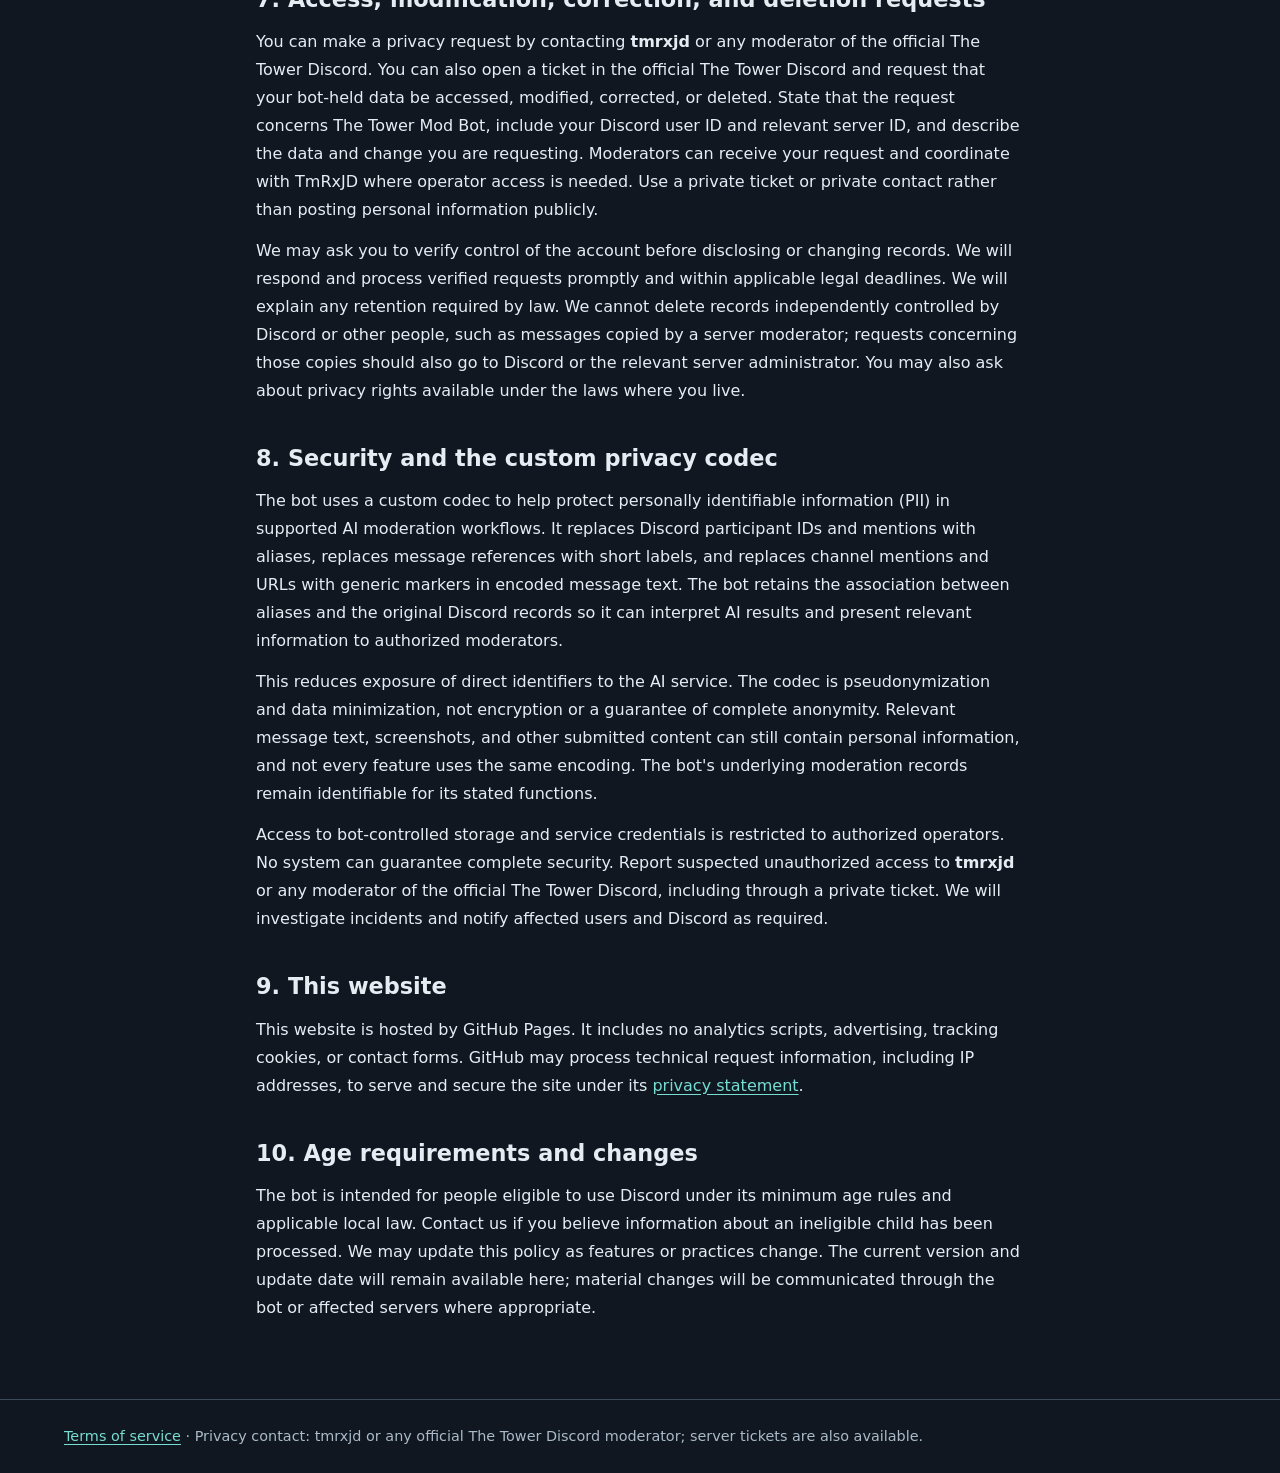
==== commit b0c497a2: "Apply dark theme to policy pages" ====
--- a/privacy/index.html
+++ b/privacy/index.html
@@ -1,6 +1,6 @@
 <!doctype html>
 <html lang="en">
-<head><meta charset="utf-8"><meta name="viewport" content="width=device-width, initial-scale=1"><title>Privacy Policy | The Tower Mod Bot</title><meta name="description" content="Data collection, AI processing, retention, and deletion requests for The Tower Mod Bot."><link rel="icon" href="data:image/svg+xml,%3Csvg xmlns=%27http://www.w3.org/2000/svg%27 viewBox=%270 0 64 64%27%3E%3Crect width=%2764%27 height=%2764%27 rx=%2712%27 fill=%27%23095d68%27/%3E%3Ctext x=%2732%27 y=%2745%27 text-anchor=%27middle%27 font-family=%27sans-serif%27 font-size=%2740%27 fill=%27white%27%3ET%3C/text%3E%3C/svg%3E"><link rel="stylesheet" href="../styles.css"></head>
+<head><meta charset="utf-8"><meta name="color-scheme" content="dark"><meta name="theme-color" content="#101720"><meta name="viewport" content="width=device-width, initial-scale=1"><title>Privacy Policy | The Tower Mod Bot</title><meta name="description" content="Data collection, AI processing, retention, and deletion requests for The Tower Mod Bot."><link rel="icon" href="data:image/svg+xml,%3Csvg xmlns=%27http://www.w3.org/2000/svg%27 viewBox=%270 0 64 64%27%3E%3Crect width=%2764%27 height=%2764%27 rx=%2712%27 fill=%27%23095d68%27/%3E%3Ctext x=%2732%27 y=%2745%27 text-anchor=%27middle%27 font-family=%27sans-serif%27 font-size=%2740%27 fill=%27white%27%3ET%3C/text%3E%3C/svg%3E"><link rel="stylesheet" href="../styles.css"></head>
 <body><a class="skip" href="#content">Skip to content</a>
 <header><a class="brand" href="../">The Tower Mod Bot</a><nav aria-label="Primary"><a href="./" aria-current="page">Privacy policy</a><a href="../terms/">Terms of service</a></nav></header>
 <main id="content" tabindex="-1"><p class="eyebrow">Your information</p><h1>Privacy policy</h1><p class="meta">Effective and last updated: October 7, 2026</p>
--- a/styles.css
+++ b/styles.css
@@ -1,9 +1,9 @@
-:root { color-scheme: light; --ink: #182c36; --muted: #49616e; --accent: #095d68; --line: #cddbdc; --paper: #fbfcf9; }
+:root { color-scheme: dark; --ink: #e5edf3; --muted: #aabac8; --accent: #76ddd2; --line: #3b4b5c; --paper: #101720; --surface: #17222e; --summary: #182e33; }
 body { margin: 0; background: var(--paper); color: var(--ink); font: 1rem/1.75 system-ui, sans-serif; }
 a { color: var(--accent); text-underline-offset: .2em; overflow-wrap: anywhere; }
 a:hover { text-decoration-thickness: 2px; }
 a:focus-visible { outline: 3px solid var(--accent); outline-offset: 4px; }
-.skip { position: absolute; inset-block-start: -6rem; inset-inline-start: 1rem; padding: .6rem 1rem; background: white; }
+.skip { position: absolute; inset-block-start: -6rem; inset-inline-start: 1rem; padding: .6rem 1rem; background: var(--surface); border: 1px solid var(--accent); }
 .skip:focus { inset-block-start: 1rem; }
 header, main, footer { max-inline-size: 72rem; margin-inline: auto; padding-inline: clamp(1.25rem, 5vw, 4rem); }
 header { padding-block: 1.5rem; border-block-end: 1px solid var(--line); display: flex; justify-content: space-between; align-items: center; gap: 1rem; flex-wrap: wrap; }
@@ -18,9 +18,10 @@
 p, ul, ol { margin-block: .8rem; }
 li { margin-block: .45rem; }
 .meta { color: var(--muted); font-size: .9rem; }
-.summary { background: #eaf2ef; border-inline-start: 4px solid var(--accent); padding: 1rem 1.35rem; margin-block: 2rem; }
+.summary { background: var(--summary); border-inline-start: 4px solid var(--accent); padding: 1rem 1.35rem; margin-block: 2rem; }
 .cards { display: grid; grid-template-columns: repeat(auto-fit, minmax(min(100%, 18rem), 1fr)); gap: 1.25rem; margin-block: 2rem; }
-.card { border: 1px solid var(--line); padding: 1.5rem; border-radius: .65rem; }
+.card { background: var(--surface); border: 1px solid var(--line); padding: 1.5rem; border-radius: .65rem; }
 .card h2 { margin-block-start: 0; }
 footer { border-block-start: 1px solid var(--line); padding-block: 1.5rem; color: var(--muted); font-size: .9rem; }
-@media print { header, footer, .skip { display: none; } main { max-inline-size: none; padding: 0; } body { background: white; } h2 { break-after: avoid; } }
+@media (forced-colors: active) { :root { --ink: CanvasText; --muted: CanvasText; --accent: LinkText; --line: CanvasText; --paper: Canvas; --surface: Canvas; --summary: Canvas; } }
+@media print { :root { color-scheme: light; --ink: #182c36; --muted: #49616e; --accent: #095d68; --line: #cddbdc; --paper: white; --surface: white; --summary: #eaf2ef; } header, footer, .skip { display: none; } main { max-inline-size: none; padding: 0; } h2 { break-after: avoid; } }
